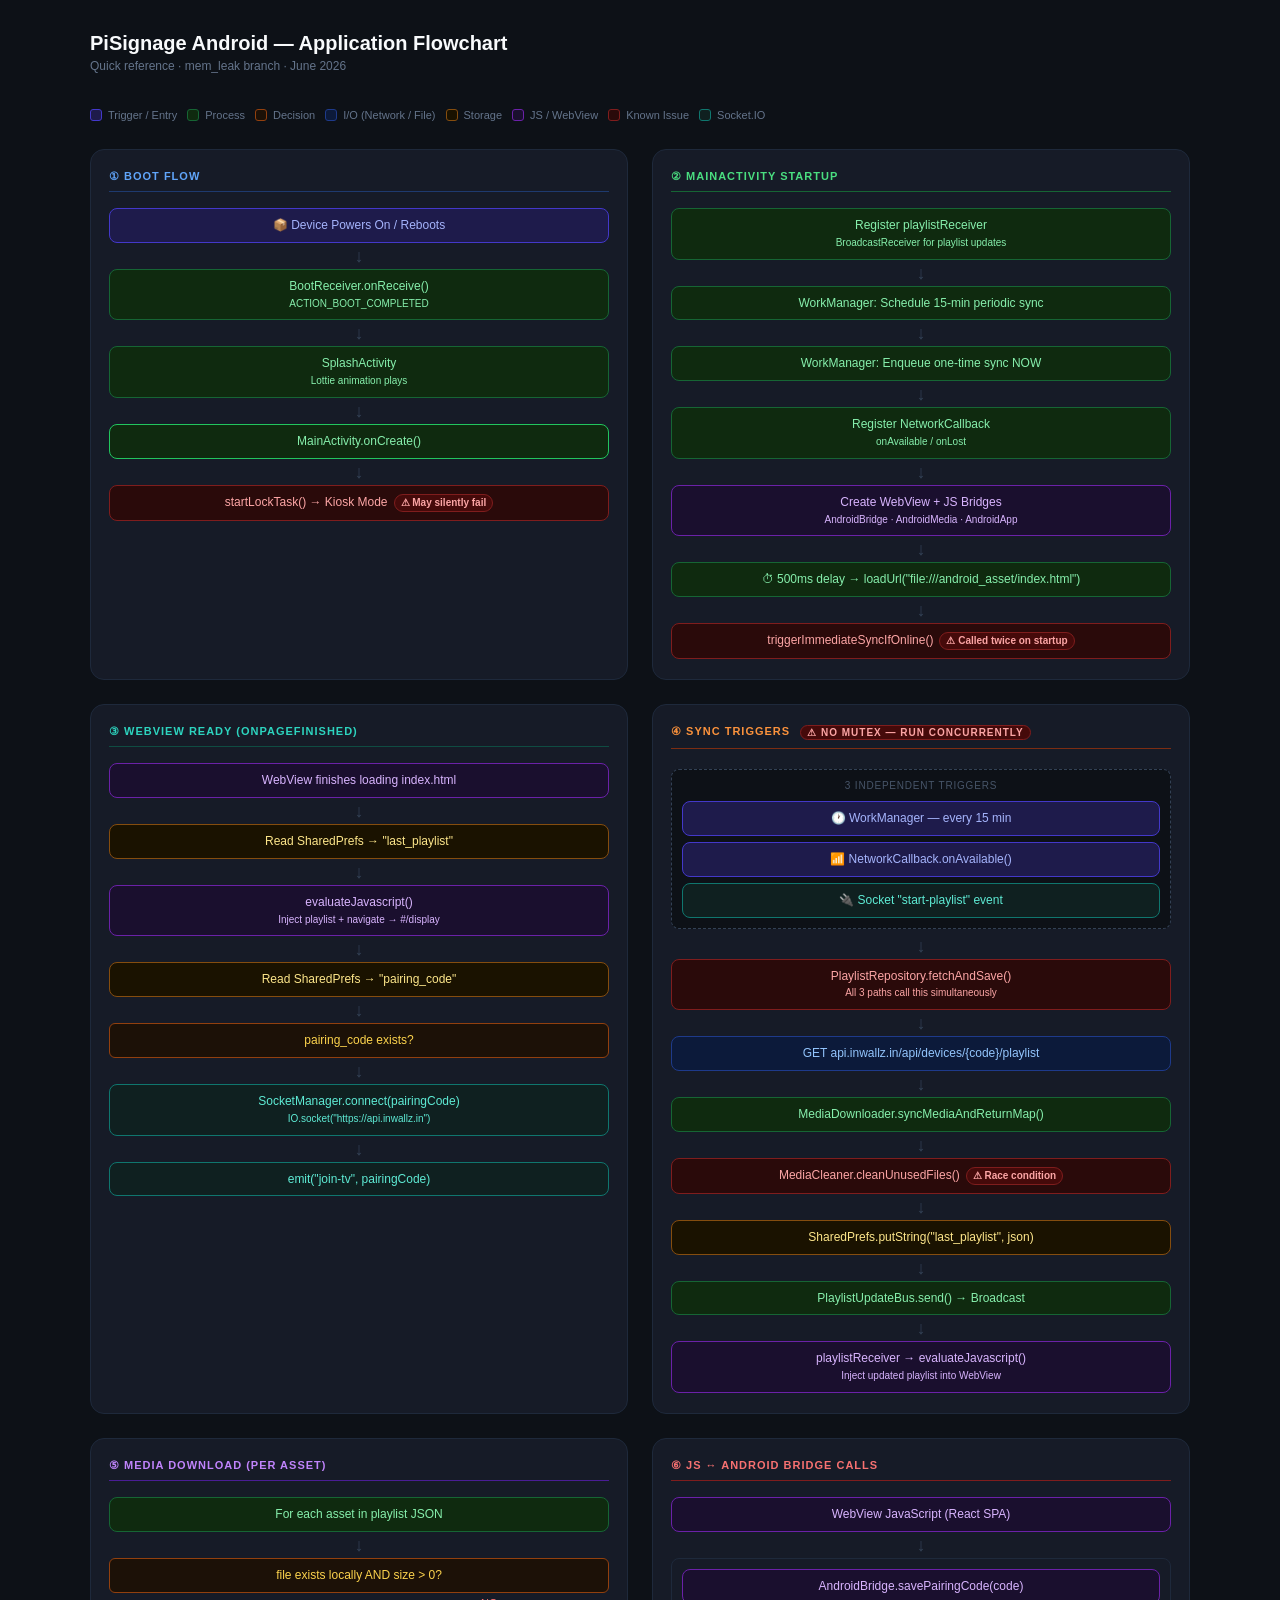
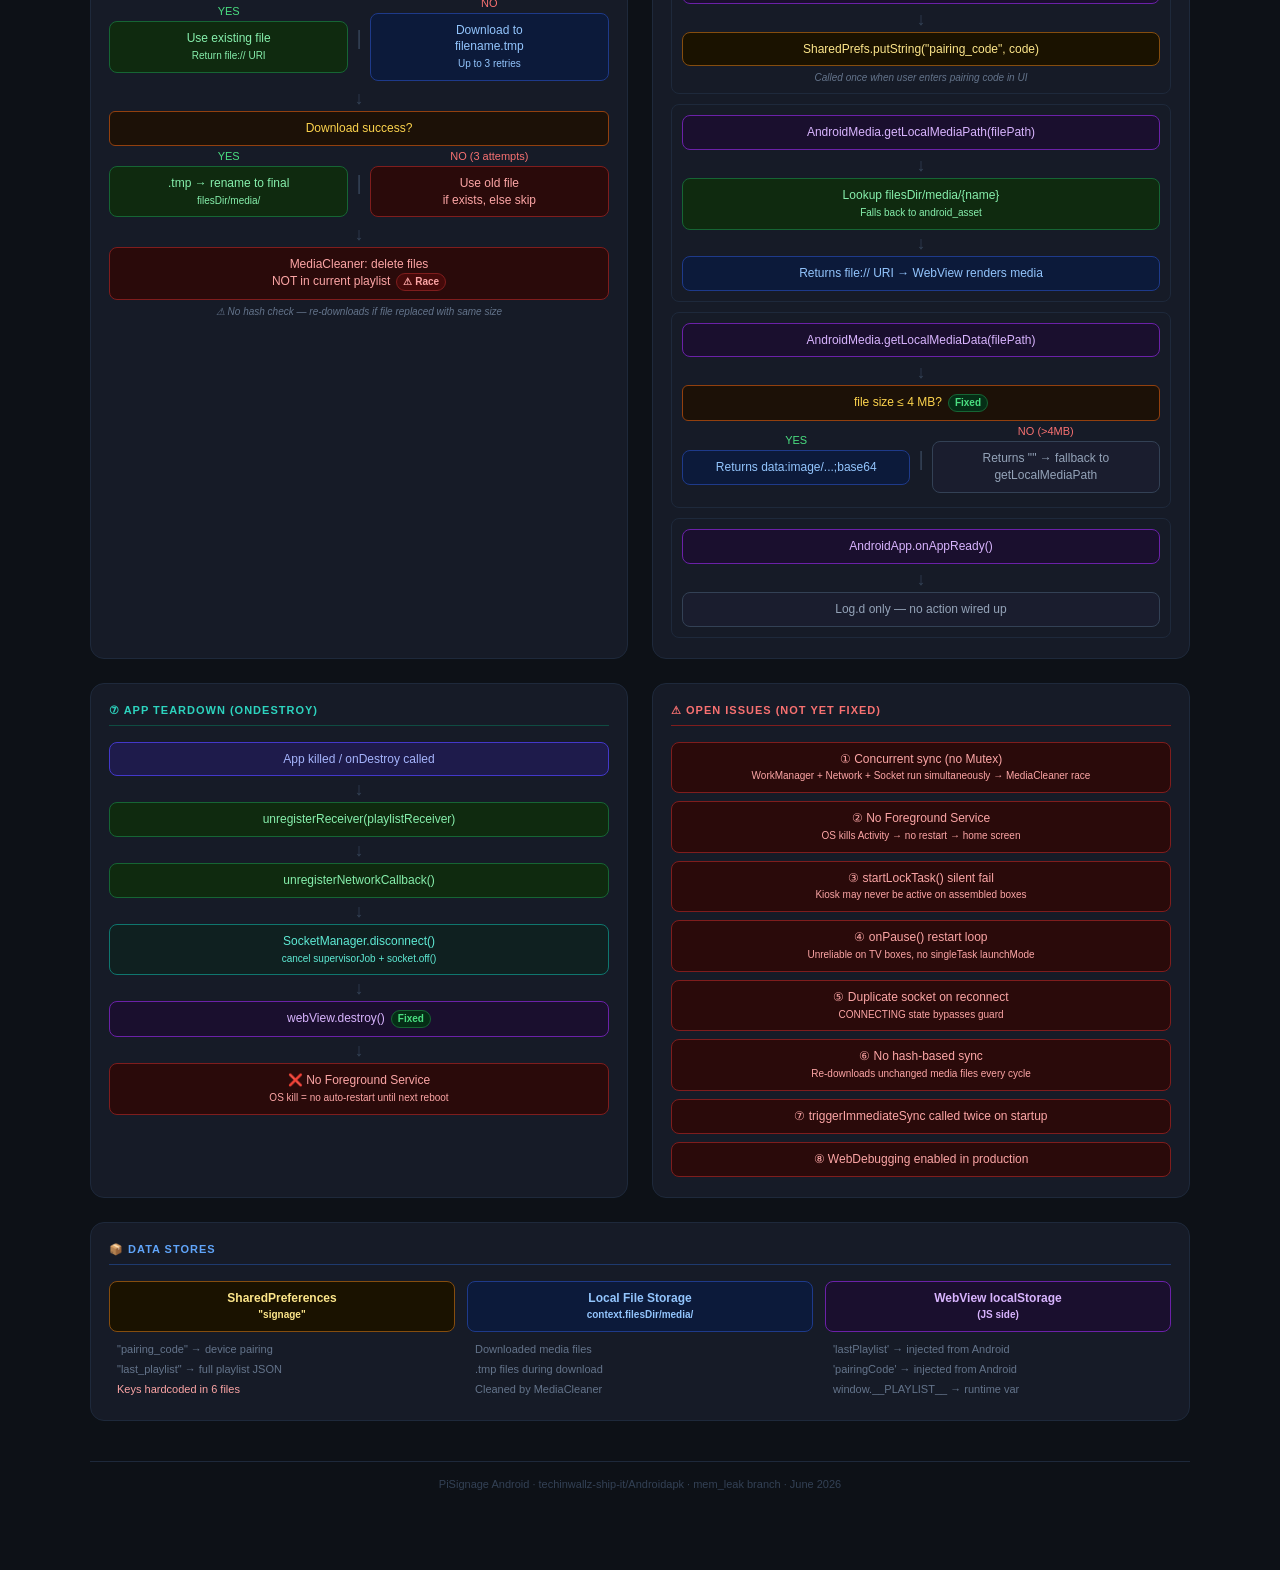
==== app_flowchart.html @ 3f4533fe "docs: add full audit report, flowchart and fix tracker - AUDIT.md: complete code audit covering stru" ====
<!DOCTYPE html>
<html lang="en">
<head>
<meta charset="UTF-8"/>
<meta name="viewport" content="width=device-width, initial-scale=1.0"/>
<title>PiSignage Android — App Flowchart</title>
<style>
  *,*::before,*::after{box-sizing:border-box;margin:0;padding:0}
  body{background:#0d1117;color:#e2e8f0;font-family:-apple-system,BlinkMacSystemFont,"Segoe UI",Roboto,sans-serif;padding:32px 20px 80px;font-size:13px}
  h1{font-size:20px;font-weight:700;color:#f8fafc;margin-bottom:4px}
  .subtitle{color:#64748b;font-size:12px;margin-bottom:36px}

  /* ── Layout ── */
  .page{max-width:1100px;margin:0 auto}
  .flows{display:grid;grid-template-columns:1fr 1fr;gap:24px;margin-bottom:24px}
  .flows.three{grid-template-columns:1fr 1fr 1fr}
  .flows.full{grid-template-columns:1fr}

  /* ── Section card ── */
  .flow-card{background:#161b27;border:1px solid #1e293b;border-radius:14px;padding:20px 18px}
  .flow-title{font-size:11px;font-weight:700;text-transform:uppercase;letter-spacing:1px;margin-bottom:16px;padding-bottom:8px;border-bottom:1px solid #1e293b}
  .flow-title.blue  {color:#60a5fa;border-color:#1e3a6e}
  .flow-title.green {color:#4ade80;border-color:#166534}
  .flow-title.purple{color:#c084fc;border-color:#4a1d96}
  .flow-title.orange{color:#fb923c;border-color:#7c2d12}
  .flow-title.red   {color:#f87171;border-color:#7f1d1d}
  .flow-title.teal  {color:#2dd4bf;border-color:#0f4c42}

  /* ── Nodes ── */
  .node{
    border-radius:8px;padding:8px 12px;font-size:12px;font-weight:500;
    text-align:center;line-height:1.4;position:relative
  }
  .node.trigger  {background:#1e1b4b;border:1px solid #4338ca;color:#a5b4fc}
  .node.process  {background:#0f2a0f;border:1px solid #166534;color:#86efac}
  .node.decision {background:#1c1107;border:1px solid #92400e;color:#fcd34d;border-radius:6px}
  .node.io       {background:#0c1a3a;border:1px solid #1e3a8a;color:#93c5fd}
  .node.warning  {background:#2a0a0a;border:1px solid #7f1d1d;color:#fca5a5}
  .node.storage  {background:#1a1200;border:1px solid #854d0e;color:#fde68a}
  .node.js       {background:#1a0f2e;border:1px solid #6b21a8;color:#d8b4fe}
  .node.system   {background:#1a1d2e;border:1px solid #334155;color:#94a3b8}
  .node.socket   {background:#0f2020;border:1px solid #0f766e;color:#5eead4}

  /* ── Arrow ── */
  .arrow{
    display:flex;align-items:center;justify-content:center;
    color:#334155;font-size:18px;line-height:1;
    margin:4px 0;flex-shrink:0
  }
  .arrow.right{transform:rotate(-90deg);margin:0 4px}
  .arrow-label{font-size:10px;color:#64748b;text-align:center;margin:-2px 0 2px}

  /* ── Vertical chain ── */
  .chain{display:flex;flex-direction:column;gap:0}

  /* ── Horizontal group ── */
  .hgroup{display:flex;gap:8px;align-items:center;justify-content:center;margin:4px 0}
  .hgroup .arrow{margin:0 2px}

  /* ── Parallel trigger block ── */
  .parallel{display:flex;flex-direction:column;gap:6px;padding:10px;background:#0d1117;border:1px dashed #334155;border-radius:8px;margin:4px 0}
  .parallel-label{font-size:10px;color:#475569;text-align:center;margin-bottom:4px;text-transform:uppercase;letter-spacing:0.8px}

  /* ── Warning badge ── */
  .badge{display:inline-block;font-size:10px;font-weight:700;padding:1px 6px;border-radius:10px;margin-left:6px;vertical-align:middle}
  .badge.warn{background:#450a0a;color:#fca5a5;border:1px solid #7f1d1d}
  .badge.new {background:#052e16;color:#4ade80;border:1px solid #166534}

  /* ── Legend ── */
  .legend{display:flex;flex-wrap:wrap;gap:10px;margin-bottom:28px}
  .leg{display:flex;align-items:center;gap:6px;font-size:11px;color:#64748b}
  .leg-dot{width:12px;height:12px;border-radius:3px;flex-shrink:0}

  /* ── Two col ── */
  .two-col{display:grid;grid-template-columns:1fr 1fr;gap:8px}

  .note{font-size:10px;color:#64748b;text-align:center;margin-top:6px;font-style:italic}
</style>
</head>
<body>
<div class="page">

  <h1>PiSignage Android — Application Flowchart</h1>
  <p class="subtitle">Quick reference · mem_leak branch · June 2026</p>

  <!-- Legend -->
  <div class="legend">
    <div class="leg"><div class="leg-dot" style="background:#1e1b4b;border:1px solid #4338ca"></div> Trigger / Entry</div>
    <div class="leg"><div class="leg-dot" style="background:#0f2a0f;border:1px solid #166534"></div> Process</div>
    <div class="leg"><div class="leg-dot" style="background:#1c1107;border:1px solid #92400e"></div> Decision</div>
    <div class="leg"><div class="leg-dot" style="background:#0c1a3a;border:1px solid #1e3a8a"></div> I/O (Network / File)</div>
    <div class="leg"><div class="leg-dot" style="background:#1a1200;border:1px solid #854d0e"></div> Storage</div>
    <div class="leg"><div class="leg-dot" style="background:#1a0f2e;border:1px solid #6b21a8"></div> JS / WebView</div>
    <div class="leg"><div class="leg-dot" style="background:#2a0a0a;border:1px solid #7f1d1d"></div> Known Issue</div>
    <div class="leg"><div class="leg-dot" style="background:#0f2020;border:1px solid #0f766e"></div> Socket.IO</div>
  </div>

  <!-- Row 1: Boot + MainActivity Init -->
  <div class="flows">

    <!-- FLOW 1: Boot -->
    <div class="flow-card">
      <div class="flow-title blue">① Boot Flow</div>
      <div class="chain">
        <div class="node trigger">📦 Device Powers On / Reboots</div>
        <div class="arrow">↓</div>
        <div class="node process">BootReceiver.onReceive()<br><small>ACTION_BOOT_COMPLETED</small></div>
        <div class="arrow">↓</div>
        <div class="node process">SplashActivity<br><small>Lottie animation plays</small></div>
        <div class="arrow">↓</div>
        <div class="node process" style="border-color:#22c55e">MainActivity.onCreate()</div>
        <div class="arrow">↓</div>
        <div class="node warning">startLockTask() → Kiosk Mode<span class="badge warn">⚠ May silently fail</span></div>
      </div>
    </div>

    <!-- FLOW 2: MainActivity Init -->
    <div class="flow-card">
      <div class="flow-title green">② MainActivity Startup</div>
      <div class="chain">
        <div class="node process">Register playlistReceiver<br><small>BroadcastReceiver for playlist updates</small></div>
        <div class="arrow">↓</div>
        <div class="node process">WorkManager: Schedule 15-min periodic sync</div>
        <div class="arrow">↓</div>
        <div class="node process">WorkManager: Enqueue one-time sync NOW</div>
        <div class="arrow">↓</div>
        <div class="node process">Register NetworkCallback<br><small>onAvailable / onLost</small></div>
        <div class="arrow">↓</div>
        <div class="node js">Create WebView + JS Bridges<br><small>AndroidBridge · AndroidMedia · AndroidApp</small></div>
        <div class="arrow">↓</div>
        <div class="node process">⏱ 500ms delay → loadUrl("file:///android_asset/index.html")</div>
        <div class="arrow">↓</div>
        <div class="node warning">triggerImmediateSyncIfOnline()<span class="badge warn">⚠ Called twice on startup</span></div>
      </div>
    </div>

  </div>

  <!-- Row 2: onPageFinished + Three Sync Triggers -->
  <div class="flows">

    <!-- FLOW 3: onPageFinished -->
    <div class="flow-card">
      <div class="flow-title teal">③ WebView Ready (onPageFinished)</div>
      <div class="chain">
        <div class="node js">WebView finishes loading index.html</div>
        <div class="arrow">↓</div>
        <div class="node storage">Read SharedPrefs → "last_playlist"</div>
        <div class="arrow">↓</div>
        <div class="node js">evaluateJavascript()<br><small>Inject playlist + navigate → #/display</small></div>
        <div class="arrow">↓</div>
        <div class="node storage">Read SharedPrefs → "pairing_code"</div>
        <div class="arrow">↓</div>
        <div class="node decision">pairing_code exists?</div>
        <div class="arrow">↓</div>
        <div class="node socket">SocketManager.connect(pairingCode)<br><small>IO.socket("https://api.inwallz.in")</small></div>
        <div class="arrow">↓</div>
        <div class="node socket">emit("join-tv", pairingCode)</div>
      </div>
    </div>

    <!-- FLOW 4: Three Sync Triggers -->
    <div class="flow-card">
      <div class="flow-title orange">④ Sync Triggers <span class="badge warn">⚠ No Mutex — Run Concurrently</span></div>
      <div class="chain">
        <div class="parallel">
          <div class="parallel-label">3 independent triggers</div>
          <div class="node trigger">🕐 WorkManager — every 15 min</div>
          <div class="node trigger">📶 NetworkCallback.onAvailable()</div>
          <div class="node socket">🔌 Socket "start-playlist" event</div>
        </div>
        <div class="arrow">↓</div>
        <div class="node warning">PlaylistRepository.fetchAndSave()<br><small>All 3 paths call this simultaneously</small></div>
        <div class="arrow">↓</div>
        <div class="node io">GET api.inwallz.in/api/devices/{code}/playlist</div>
        <div class="arrow">↓</div>
        <div class="node process">MediaDownloader.syncMediaAndReturnMap()</div>
        <div class="arrow">↓</div>
        <div class="node warning">MediaCleaner.cleanUnusedFiles()<span class="badge warn">⚠ Race condition</span></div>
        <div class="arrow">↓</div>
        <div class="node storage">SharedPrefs.putString("last_playlist", json)</div>
        <div class="arrow">↓</div>
        <div class="node process">PlaylistUpdateBus.send() → Broadcast</div>
        <div class="arrow">↓</div>
        <div class="node js">playlistReceiver → evaluateJavascript()<br><small>Inject updated playlist into WebView</small></div>
      </div>
    </div>

  </div>

  <!-- Row 3: Media Download + JS Bridge -->
  <div class="flows">

    <!-- FLOW 5: Media Download Detail -->
    <div class="flow-card">
      <div class="flow-title purple">⑤ Media Download (per asset)</div>
      <div class="chain">
        <div class="node process">For each asset in playlist JSON</div>
        <div class="arrow">↓</div>
        <div class="node decision">file exists locally AND size &gt; 0?</div>
        <div class="hgroup">
          <div style="text-align:center;flex:1">
            <div style="color:#4ade80;font-size:11px;margin-bottom:4px">YES</div>
            <div class="node process">Use existing file<br><small>Return file:// URI</small></div>
          </div>
          <div style="color:#334155;font-size:20px">|</div>
          <div style="text-align:center;flex:1">
            <div style="color:#f87171;font-size:11px;margin-bottom:4px">NO</div>
            <div class="node io">Download to<br>filename.tmp<br><small>Up to 3 retries</small></div>
          </div>
        </div>
        <div class="arrow">↓</div>
        <div class="node decision">Download success?</div>
        <div class="hgroup">
          <div style="text-align:center;flex:1">
            <div style="color:#4ade80;font-size:11px;margin-bottom:4px">YES</div>
            <div class="node process">.tmp → rename to final<br><small>filesDir/media/</small></div>
          </div>
          <div style="color:#334155;font-size:20px">|</div>
          <div style="text-align:center;flex:1">
            <div style="color:#f87171;font-size:11px;margin-bottom:4px">NO (3 attempts)</div>
            <div class="node warning">Use old file<br>if exists, else skip</div>
          </div>
        </div>
        <div class="arrow">↓</div>
        <div class="node warning">MediaCleaner: delete files<br>NOT in current playlist<span class="badge warn">⚠ Race</span></div>
        <div class="note">⚠ No hash check — re-downloads if file replaced with same size</div>
      </div>
    </div>

    <!-- FLOW 6: JS Bridge -->
    <div class="flow-card">
      <div class="flow-title red">⑥ JS ↔ Android Bridge Calls</div>
      <div class="chain">
        <div class="node js">WebView JavaScript (React SPA)</div>
        <div class="arrow">↓</div>

        <div style="display:flex;flex-direction:column;gap:10px">

          <div style="border:1px solid #1e293b;border-radius:8px;padding:10px">
            <div class="node js" style="margin-bottom:6px">AndroidBridge.savePairingCode(code)</div>
            <div class="arrow">↓</div>
            <div class="node storage">SharedPrefs.putString("pairing_code", code)</div>
            <div class="note">Called once when user enters pairing code in UI</div>
          </div>

          <div style="border:1px solid #1e293b;border-radius:8px;padding:10px">
            <div class="node js" style="margin-bottom:6px">AndroidMedia.getLocalMediaPath(filePath)</div>
            <div class="arrow">↓</div>
            <div class="node process">Lookup filesDir/media/{name}<br><small>Falls back to android_asset</small></div>
            <div class="arrow">↓</div>
            <div class="node io">Returns file:// URI → WebView renders media</div>
          </div>

          <div style="border:1px solid #1e293b;border-radius:8px;padding:10px">
            <div class="node js" style="margin-bottom:6px">AndroidMedia.getLocalMediaData(filePath)</div>
            <div class="arrow">↓</div>
            <div class="node decision">file size ≤ 4 MB?<span class="badge new">Fixed</span></div>
            <div class="hgroup">
              <div style="text-align:center;flex:1">
                <div style="color:#4ade80;font-size:11px;margin-bottom:4px">YES</div>
                <div class="node io">Returns data:image/...;base64</div>
              </div>
              <div style="color:#334155;font-size:20px">|</div>
              <div style="text-align:center;flex:1">
                <div style="color:#f87171;font-size:11px;margin-bottom:4px">NO (&gt;4MB)</div>
                <div class="node system">Returns "" → fallback to getLocalMediaPath</div>
              </div>
            </div>
          </div>

          <div style="border:1px solid #1e293b;border-radius:8px;padding:10px">
            <div class="node js" style="margin-bottom:6px">AndroidApp.onAppReady()</div>
            <div class="arrow">↓</div>
            <div class="node system">Log.d only — no action wired up</div>
          </div>

        </div>
      </div>
    </div>

  </div>

  <!-- Row 4: onDestroy + Known Issues Summary -->
  <div class="flows">

    <!-- FLOW 7: Cleanup -->
    <div class="flow-card">
      <div class="flow-title teal">⑦ App Teardown (onDestroy)</div>
      <div class="chain">
        <div class="node trigger">App killed / onDestroy called</div>
        <div class="arrow">↓</div>
        <div class="node process">unregisterReceiver(playlistReceiver)</div>
        <div class="arrow">↓</div>
        <div class="node process">unregisterNetworkCallback()</div>
        <div class="arrow">↓</div>
        <div class="node socket">SocketManager.disconnect()<br><small>cancel supervisorJob + socket.off()</small></div>
        <div class="arrow">↓</div>
        <div class="node js">webView.destroy()<span class="badge new">Fixed</span></div>
        <div class="arrow">↓</div>
        <div class="node warning">❌ No Foreground Service<br><small>OS kill = no auto-restart until next reboot</small></div>
      </div>
    </div>

    <!-- Known Issues Summary -->
    <div class="flow-card">
      <div class="flow-title red">⚠ Open Issues (not yet fixed)</div>
      <div style="display:flex;flex-direction:column;gap:8px;margin-top:4px">
        <div class="node warning">① Concurrent sync (no Mutex)<br><small>WorkManager + Network + Socket run simultaneously → MediaCleaner race</small></div>
        <div class="node warning">② No Foreground Service<br><small>OS kills Activity → no restart → home screen</small></div>
        <div class="node warning">③ startLockTask() silent fail<br><small>Kiosk may never be active on assembled boxes</small></div>
        <div class="node warning">④ onPause() restart loop<br><small>Unreliable on TV boxes, no singleTask launchMode</small></div>
        <div class="node warning">⑤ Duplicate socket on reconnect<br><small>CONNECTING state bypasses guard</small></div>
        <div class="node warning">⑥ No hash-based sync<br><small>Re-downloads unchanged media files every cycle</small></div>
        <div class="node warning">⑦ triggerImmediateSync called twice on startup</div>
        <div class="node warning">⑧ WebDebugging enabled in production</div>
      </div>
    </div>

  </div>

  <!-- Data stores summary -->
  <div class="flows full">
    <div class="flow-card">
      <div class="flow-title blue">📦 Data Stores</div>
      <div style="display:grid;grid-template-columns:1fr 1fr 1fr;gap:12px">
        <div class="chain">
          <div class="node storage" style="font-weight:700">SharedPreferences<br><small>"signage"</small></div>
          <div style="margin-top:8px;font-size:11px;color:#64748b;line-height:1.8;padding-left:8px">
            "pairing_code" → device pairing<br>
            "last_playlist" → full playlist JSON<br>
            <span style="color:#fca5a5">Keys hardcoded in 6 files</span>
          </div>
        </div>
        <div class="chain">
          <div class="node io" style="font-weight:700">Local File Storage<br><small>context.filesDir/media/</small></div>
          <div style="margin-top:8px;font-size:11px;color:#64748b;line-height:1.8;padding-left:8px">
            Downloaded media files<br>
            .tmp files during download<br>
            Cleaned by MediaCleaner
          </div>
        </div>
        <div class="chain">
          <div class="node js" style="font-weight:700">WebView localStorage<br><small>(JS side)</small></div>
          <div style="margin-top:8px;font-size:11px;color:#64748b;line-height:1.8;padding-left:8px">
            'lastPlaylist' → injected from Android<br>
            'pairingCode' → injected from Android<br>
            window.__PLAYLIST__ → runtime var
          </div>
        </div>
      </div>
    </div>
  </div>

  <div style="text-align:center;color:#334155;font-size:11px;margin-top:40px;padding-top:16px;border-top:1px solid #1e293b">
    PiSignage Android · techinwallz-ship-it/Androidapk · mem_leak branch · June 2026
  </div>

</div>
</body>
</html>
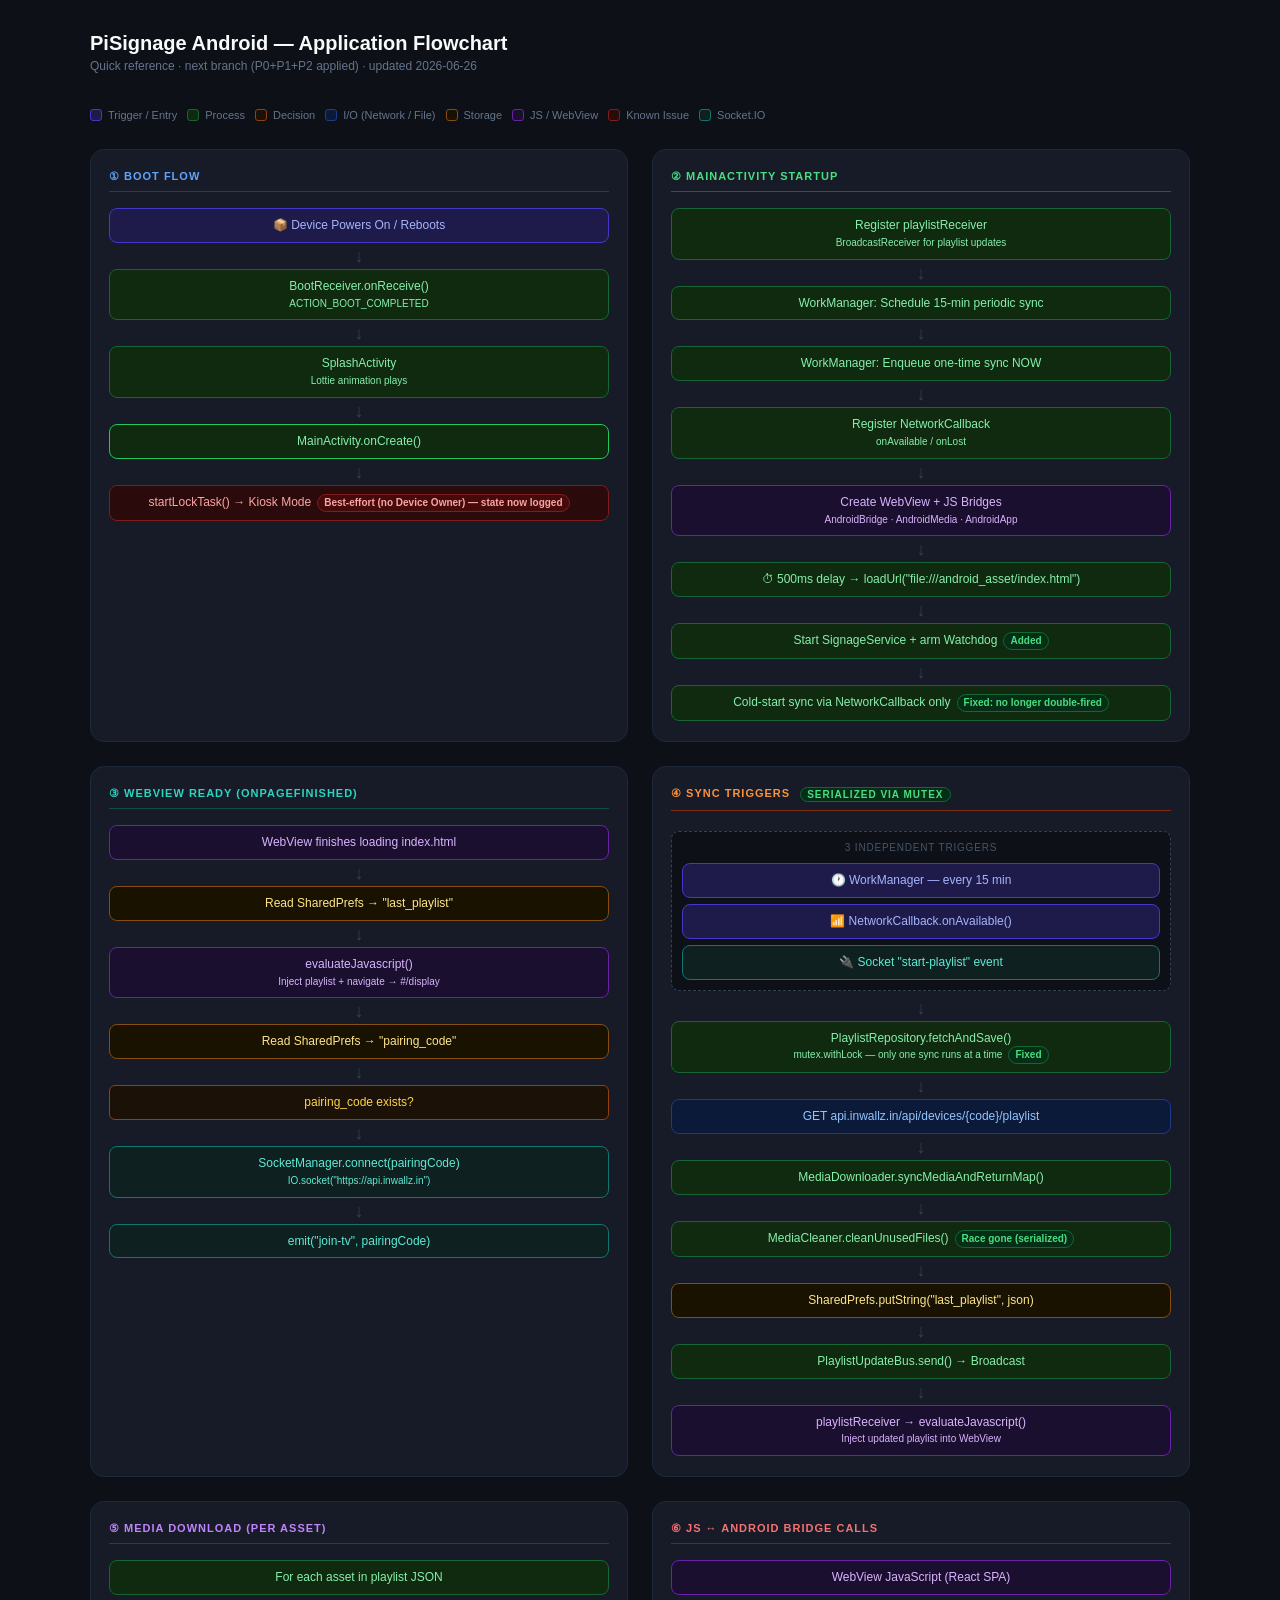
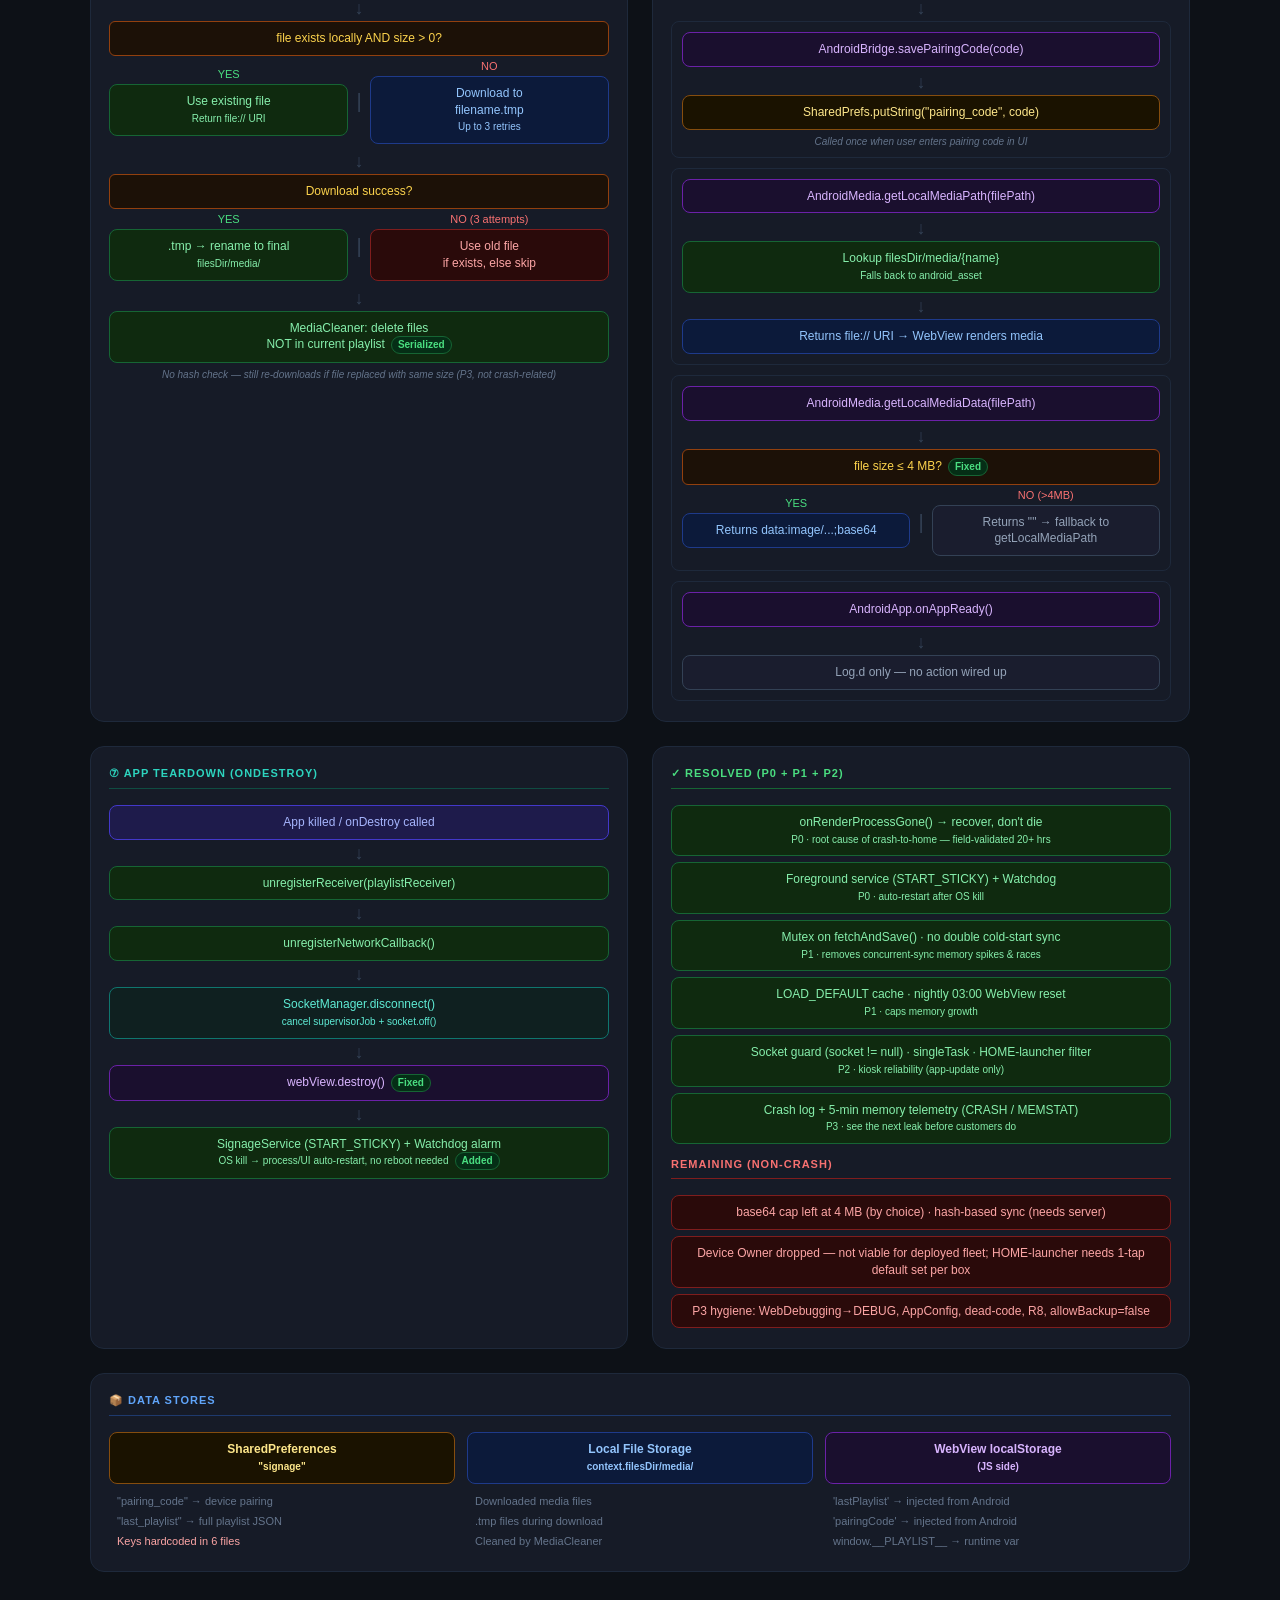
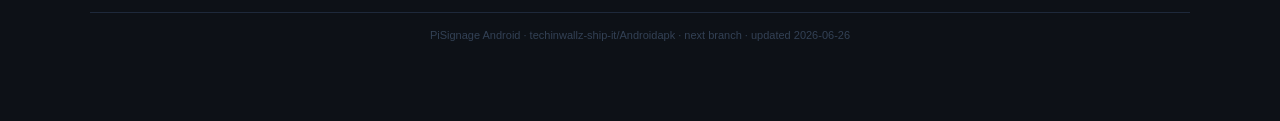
==== commit ff640b70: "P3: crash + memory telemetry; refresh flowchart & audit Observability so deployed-box leaks are visi" ====
--- a/app_flowchart.html
+++ b/app_flowchart.html
@@ -81,7 +81,7 @@
 <div class="page">
 
   <h1>PiSignage Android — Application Flowchart</h1>
-  <p class="subtitle">Quick reference · mem_leak branch · June 2026</p>
+  <p class="subtitle">Quick reference · next branch (P0+P1+P2 applied) · updated 2026-06-26</p>
 
   <!-- Legend -->
   <div class="legend">
@@ -110,7 +110,7 @@
         <div class="arrow">↓</div>
         <div class="node process" style="border-color:#22c55e">MainActivity.onCreate()</div>
         <div class="arrow">↓</div>
-        <div class="node warning">startLockTask() → Kiosk Mode<span class="badge warn">⚠ May silently fail</span></div>
+        <div class="node warning">startLockTask() → Kiosk Mode<span class="badge warn">Best-effort (no Device Owner) — state now logged</span></div>
       </div>
     </div>
 
@@ -130,7 +130,9 @@
         <div class="arrow">↓</div>
         <div class="node process">⏱ 500ms delay → loadUrl("file:///android_asset/index.html")</div>
         <div class="arrow">↓</div>
-        <div class="node warning">triggerImmediateSyncIfOnline()<span class="badge warn">⚠ Called twice on startup</span></div>
+        <div class="node process">Start SignageService + arm Watchdog<span class="badge new">Added</span></div>
+        <div class="arrow">↓</div>
+        <div class="node process">Cold-start sync via NetworkCallback only<span class="badge new">Fixed: no longer double-fired</span></div>
       </div>
     </div>
 
@@ -161,7 +163,7 @@
 
     <!-- FLOW 4: Three Sync Triggers -->
     <div class="flow-card">
-      <div class="flow-title orange">④ Sync Triggers <span class="badge warn">⚠ No Mutex — Run Concurrently</span></div>
+      <div class="flow-title orange">④ Sync Triggers <span class="badge new">Serialized via Mutex</span></div>
       <div class="chain">
         <div class="parallel">
           <div class="parallel-label">3 independent triggers</div>
@@ -170,13 +172,13 @@
           <div class="node socket">🔌 Socket "start-playlist" event</div>
         </div>
         <div class="arrow">↓</div>
-        <div class="node warning">PlaylistRepository.fetchAndSave()<br><small>All 3 paths call this simultaneously</small></div>
+        <div class="node process">PlaylistRepository.fetchAndSave()<br><small>mutex.withLock — only one sync runs at a time</small><span class="badge new">Fixed</span></div>
         <div class="arrow">↓</div>
         <div class="node io">GET api.inwallz.in/api/devices/{code}/playlist</div>
         <div class="arrow">↓</div>
         <div class="node process">MediaDownloader.syncMediaAndReturnMap()</div>
         <div class="arrow">↓</div>
-        <div class="node warning">MediaCleaner.cleanUnusedFiles()<span class="badge warn">⚠ Race condition</span></div>
+        <div class="node process">MediaCleaner.cleanUnusedFiles()<span class="badge new">Race gone (serialized)</span></div>
         <div class="arrow">↓</div>
         <div class="node storage">SharedPrefs.putString("last_playlist", json)</div>
         <div class="arrow">↓</div>
@@ -223,8 +225,8 @@
           </div>
         </div>
         <div class="arrow">↓</div>
-        <div class="node warning">MediaCleaner: delete files<br>NOT in current playlist<span class="badge warn">⚠ Race</span></div>
-        <div class="note">⚠ No hash check — re-downloads if file replaced with same size</div>
+        <div class="node process">MediaCleaner: delete files<br>NOT in current playlist<span class="badge new">Serialized</span></div>
+        <div class="note">No hash check — still re-downloads if file replaced with same size (P3, not crash-related)</div>
       </div>
     </div>
 
@@ -298,22 +300,26 @@
         <div class="arrow">↓</div>
         <div class="node js">webView.destroy()<span class="badge new">Fixed</span></div>
         <div class="arrow">↓</div>
-        <div class="node warning">❌ No Foreground Service<br><small>OS kill = no auto-restart until next reboot</small></div>
-      </div>
-    </div>
-
-    <!-- Known Issues Summary -->
-    <div class="flow-card">
-      <div class="flow-title red">⚠ Open Issues (not yet fixed)</div>
-      <div style="display:flex;flex-direction:column;gap:8px;margin-top:4px">
-        <div class="node warning">① Concurrent sync (no Mutex)<br><small>WorkManager + Network + Socket run simultaneously → MediaCleaner race</small></div>
-        <div class="node warning">② No Foreground Service<br><small>OS kills Activity → no restart → home screen</small></div>
-        <div class="node warning">③ startLockTask() silent fail<br><small>Kiosk may never be active on assembled boxes</small></div>
-        <div class="node warning">④ onPause() restart loop<br><small>Unreliable on TV boxes, no singleTask launchMode</small></div>
-        <div class="node warning">⑤ Duplicate socket on reconnect<br><small>CONNECTING state bypasses guard</small></div>
-        <div class="node warning">⑥ No hash-based sync<br><small>Re-downloads unchanged media files every cycle</small></div>
-        <div class="node warning">⑦ triggerImmediateSync called twice on startup</div>
-        <div class="node warning">⑧ WebDebugging enabled in production</div>
+        <div class="node process">SignageService (START_STICKY) + Watchdog alarm<br><small>OS kill → process/UI auto-restart, no reboot needed</small><span class="badge new">Added</span></div>
+      </div>
+    </div>
+
+    <!-- Status Summary -->
+    <div class="flow-card">
+      <div class="flow-title green">✓ Resolved (P0 + P1 + P2)</div>
+      <div style="display:flex;flex-direction:column;gap:6px;margin-top:4px">
+        <div class="node process">onRenderProcessGone() → recover, don't die<br><small>P0 · root cause of crash-to-home — field-validated 20+ hrs</small></div>
+        <div class="node process">Foreground service (START_STICKY) + Watchdog<br><small>P0 · auto-restart after OS kill</small></div>
+        <div class="node process">Mutex on fetchAndSave() · no double cold-start sync<br><small>P1 · removes concurrent-sync memory spikes & races</small></div>
+        <div class="node process">LOAD_DEFAULT cache · nightly 03:00 WebView reset<br><small>P1 · caps memory growth</small></div>
+        <div class="node process">Socket guard (socket != null) · singleTask · HOME-launcher filter<br><small>P2 · kiosk reliability (app-update only)</small></div>
+        <div class="node process">Crash log + 5-min memory telemetry (CRASH / MEMSTAT)<br><small>P3 · see the next leak before customers do</small></div>
+      </div>
+      <div class="flow-title red" style="margin-top:14px">Remaining (non-crash)</div>
+      <div style="display:flex;flex-direction:column;gap:6px;margin-top:4px">
+        <div class="node warning">base64 cap left at 4 MB (by choice) · hash-based sync (needs server)</div>
+        <div class="node warning">Device Owner dropped — not viable for deployed fleet; HOME-launcher needs 1-tap default set per box</div>
+        <div class="node warning">P3 hygiene: WebDebugging→DEBUG, AppConfig, dead-code, R8, allowBackup=false</div>
       </div>
     </div>
 
@@ -353,7 +359,7 @@
   </div>
 
   <div style="text-align:center;color:#334155;font-size:11px;margin-top:40px;padding-top:16px;border-top:1px solid #1e293b">
-    PiSignage Android · techinwallz-ship-it/Androidapk · mem_leak branch · June 2026
+    PiSignage Android · techinwallz-ship-it/Androidapk · next branch · updated 2026-06-26
   </div>
 
 </div>
